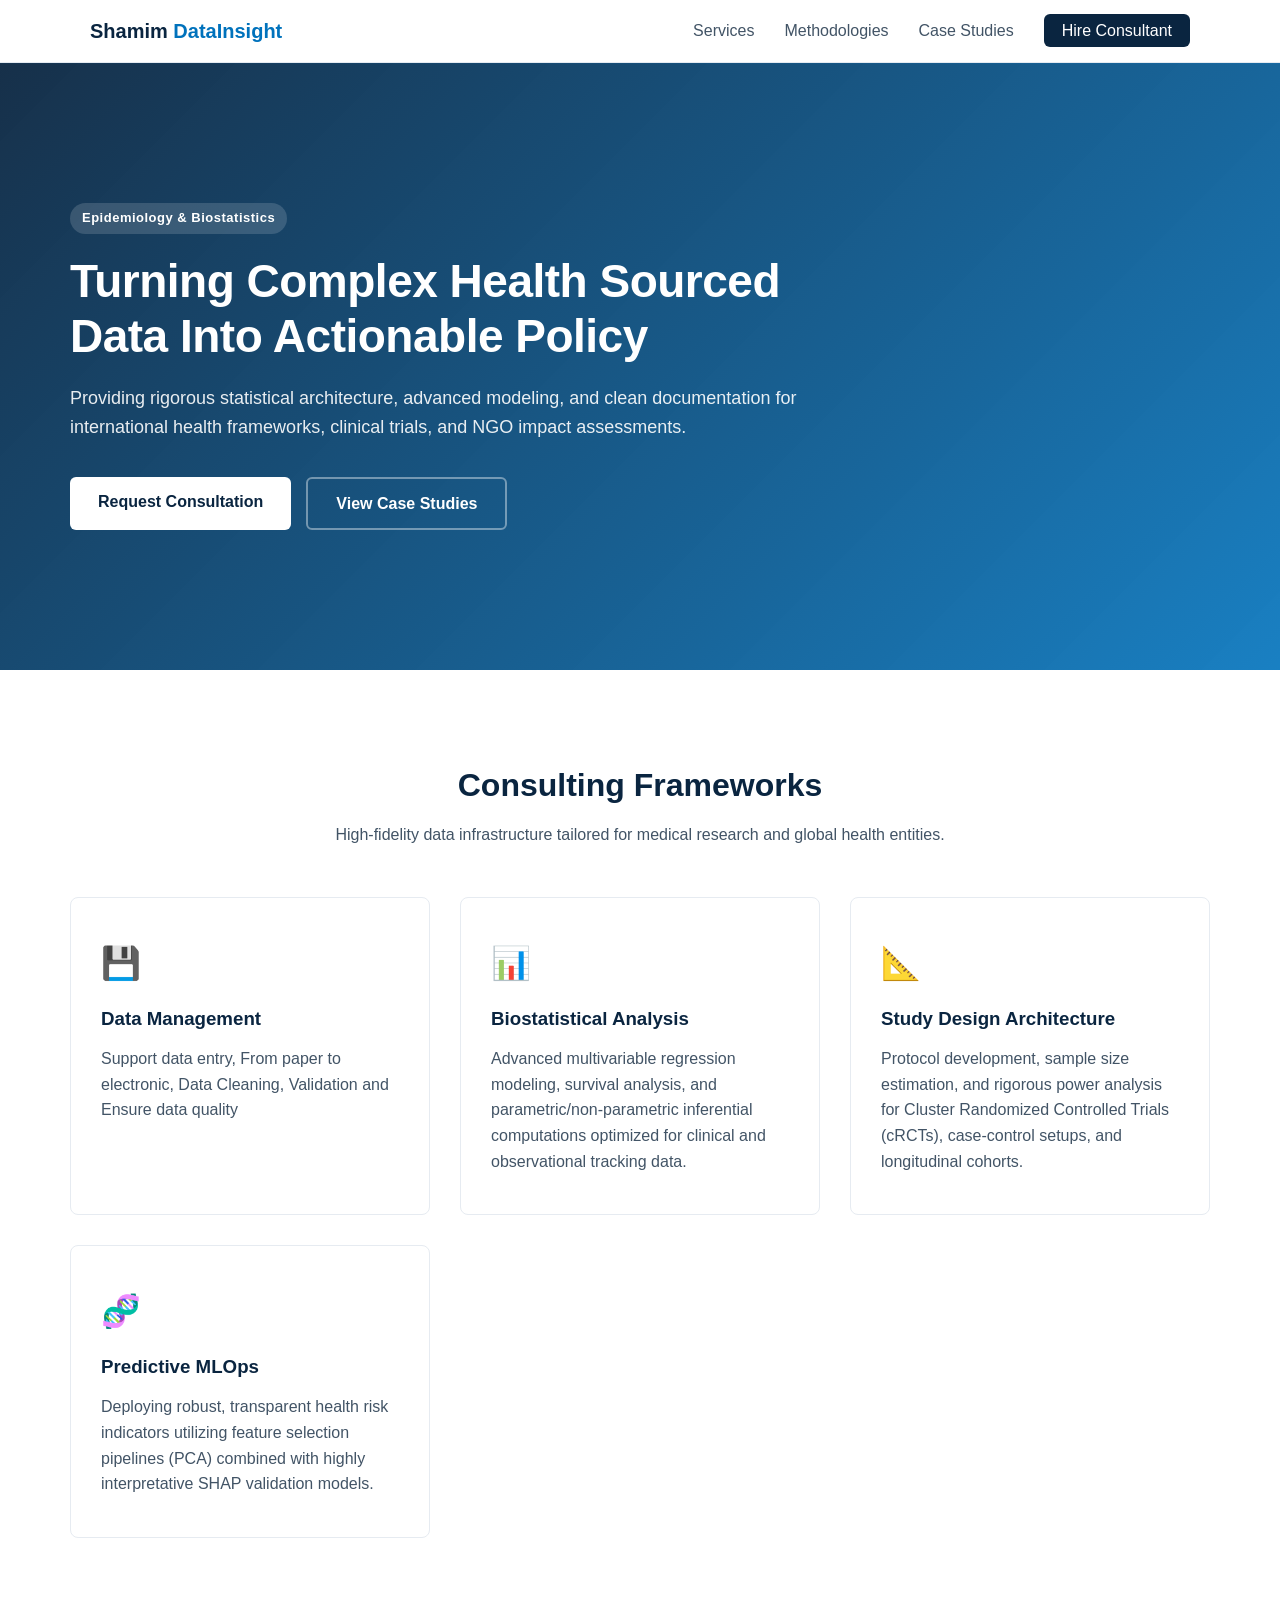
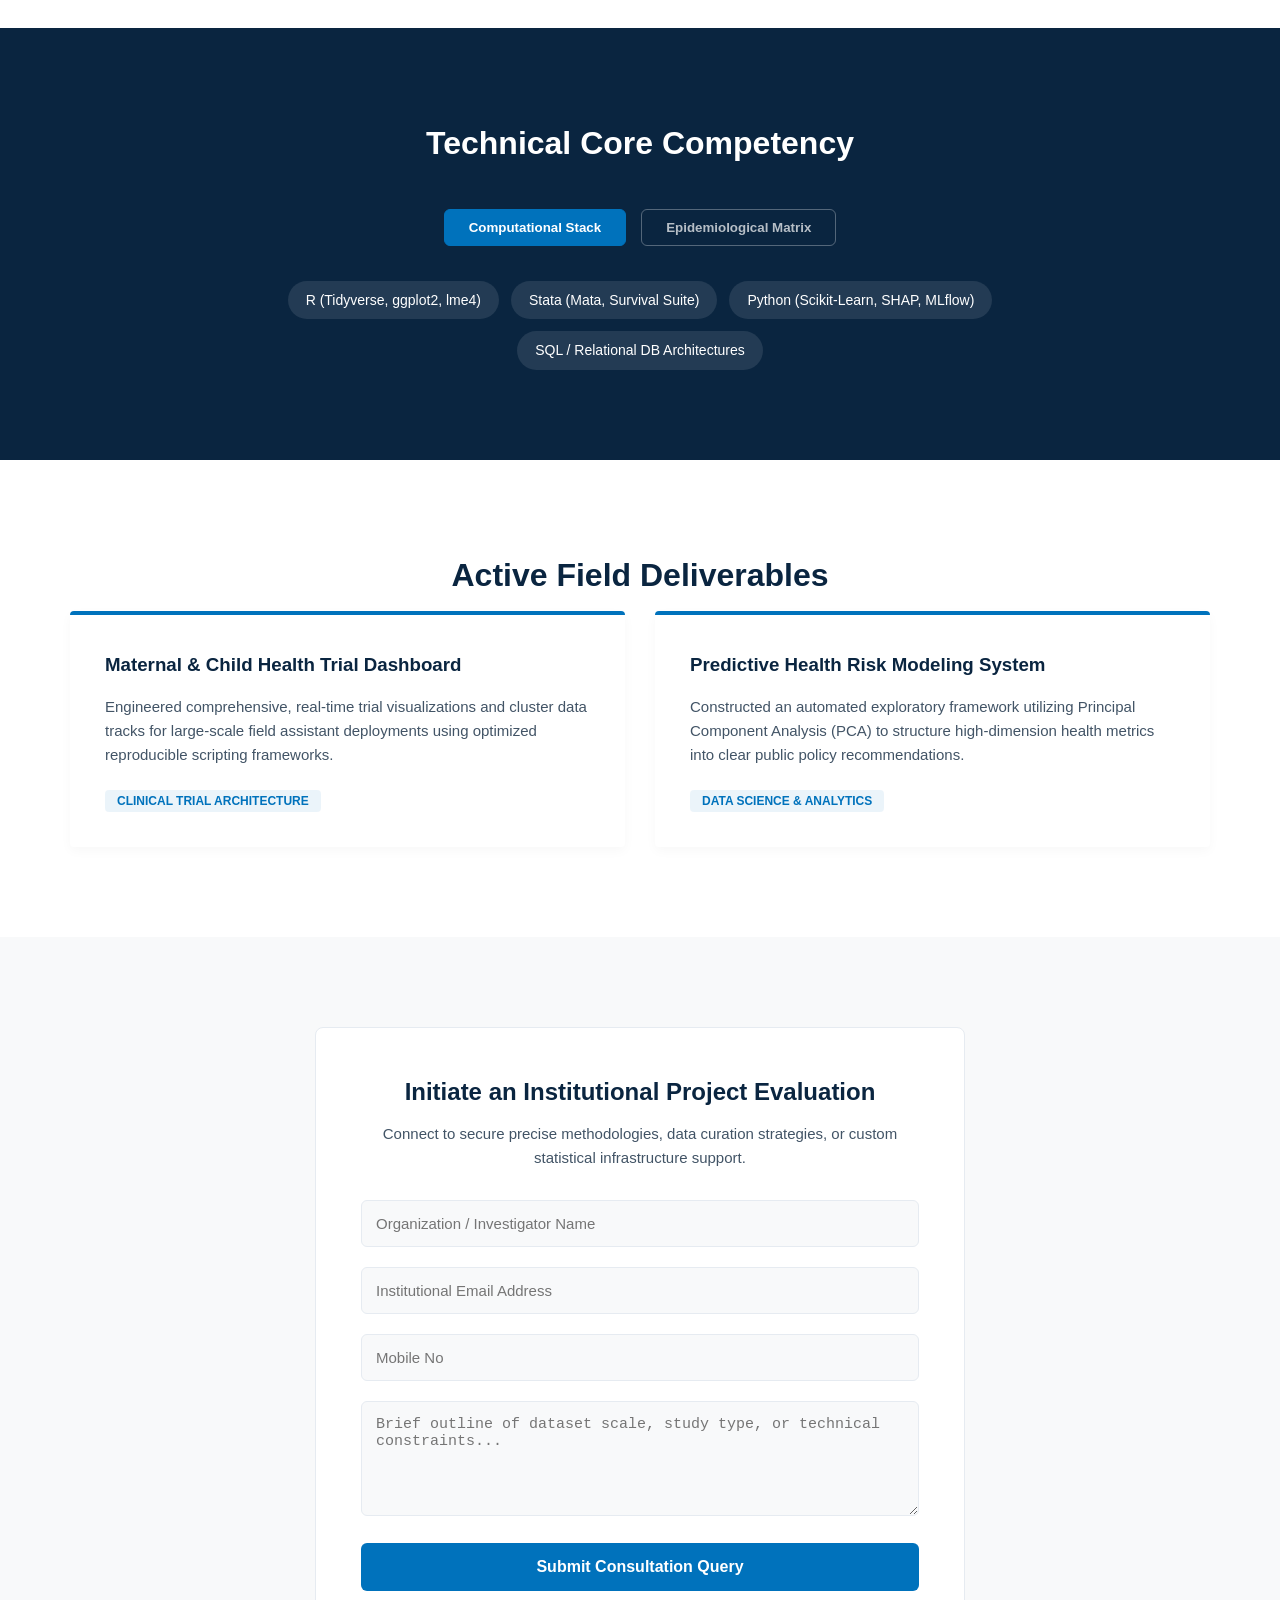
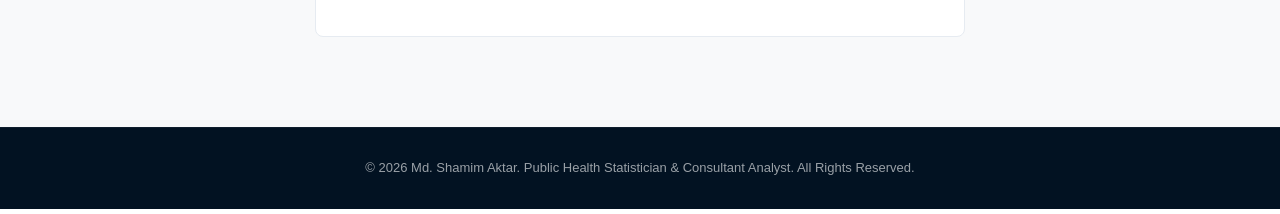
==== index.html @ a82a84ad "Update index.html" ====
<!DOCTYPE html>
<html lang="en">
<head>
    <meta charset="UTF-8">
    <meta name="viewport" content="width=device-width, initial-scale=1.0">
    <title>Public Health Data Consultant & Analyst</title>
    <link rel="stylesheet" href="style.css">
    <meta name="description" content="Professional Public Health Statistician & Data Consultant specializing in epidemiological study designs, advanced biostatistics, and predictive modeling.">
    <meta name="keywords" content="Public Health Consultant, Biostatistician, Python & R programming in health data, Epidemiological analysis, SPSS & Stata expert Bangladesh">
    <meta name="author" content="Md. Shamim Aktar">
</head>
<body>

    <!-- Header Navigation -->
    <nav class="navbar">
        <div class="nav-container">
            <a href="#" class="nav-brand">Shamim <span>DataInsight</span></a>
            <ul class="nav-menu">
                <li><a href="#services">Services</a></li>
                <li><a href="#expertise">Methodologies</a></li>
                <li><a href="#projects">Case Studies</a></li>
                <li><a href="#contact" class="nav-cta">Hire Consultant</a></li>
            </ul>
        </div>
    </nav>

    <!-- Hero Section -->
    <header class="consultant-hero">
        <div class="hero-overlay">
            <div class="hero-core">
                <span class="badge">Epidemiology & Biostatistics</span>
                <h1>Turning Complex Health Sourced Data Into Actionable Policy</h1>
                <p>Providing rigorous statistical architecture, advanced modeling, and clean documentation for international health frameworks, clinical trials, and NGO impact assessments.</p>
                <div class="hero-actions">
                    <a href="#contact" class="btn-primary">Request Consultation</a>
                    <a href="#projects" class="btn-secondary">View Case Studies</a>
                </div>
            </div>
        </div>
    </header>

    <!-- Services Section -->
    <section id="services" class="section">
        <h2 class="section-title">Consulting Frameworks</h2>
        <p class="section-subtitle">High-fidelity data infrastructure tailored for medical research and global health entities.</p>
        
        <div class="grid-3">
            <div class="service-box">
                <div class="icon">💾</div>
                <h3>Data Management</h3>
                <p>Support data entry, From paper to electronic, Data Cleaning, Validation and Ensure data quality</p>
            </div>
            <div class="service-box">
                <div class="icon">📊</div>
                <h3>Biostatistical Analysis</h3>
                <p>Advanced multivariable regression modeling, survival analysis, and parametric/non-parametric inferential computations optimized for clinical and observational tracking data.</p>
            </div>
            <div class="service-box">
                <div class="icon">📐</div>
                <h3>Study Design Architecture</h3>
                <p>Protocol development, sample size estimation, and rigorous power analysis for Cluster Randomized Controlled Trials (cRCTs), case-control setups, and longitudinal cohorts.</p>
            </div>
            <div class="service-box">
                <div class="icon">🧬</div>
                <h3>Predictive MLOps</h3>
                <p>Deploying robust, transparent health risk indicators utilizing feature selection pipelines (PCA) combined with highly interpretative SHAP validation models.</p>
            </div>
        </div>
    </section>

    <!-- Core Methodologies & Stack -->
    <section id="expertise" class="section dark-bg">
        <h2 class="section-title text-white">Technical Core Competency</h2>
        <div class="tabs-container">
            <div class="tab-buttons">
                <button class="tab-btn active" onclick="switchTab(event, 'stack')">Computational Stack</button>
                <button class="tab-btn" onclick="switchTab(event, 'methods')">Epidemiological Matrix</button>
            </div>
            
            <div id="stack" class="tab-content active">
                <div class="skills-flex">
                    <span class="pill">R (Tidyverse, ggplot2, lme4)</span>
                    <span class="pill">Stata (Mata, Survival Suite)</span>
                    <span class="pill">Python (Scikit-Learn, SHAP, MLflow)</span>
                    <span class="pill">SQL / Relational DB Architectures</span>
                </div>
            </div>
            
            <div id="methods" class="tab-content">
                <div class="skills-flex">
                    <span class="pill">Multivariable Logistic Regression</span>
                    <span class="pill">Cluster Effect Corrections</span>
                    <span class="pill">Confounder Stratification</span>
                    <span class="pill">Anthropometric Data Pipelines</span>
                </div>
            </div>
        </div>
    </section>

    <!-- Interactive Case Studies Section -->
    <section id="projects" class="section">
        <h2 class="section-title">Active Field Deliverables</h2>
        <div class="grid-2">
            <div class="project-card">
                <h3>Maternal & Child Health Trial Dashboard</h3>
                <p>Engineered comprehensive, real-time trial visualizations and cluster data tracks for large-scale field assistant deployments using optimized reproducible scripting frameworks.</p>
                <span class="tag">Clinical Trial Architecture</span>
            </div>
            <div class="project-card">
                <h3>Predictive Health Risk Modeling System</h3>
                <p>Constructed an automated exploratory framework utilizing Principal Component Analysis (PCA) to structure high-dimension health metrics into clear public policy recommendations.</p>
                <span class="tag">Data Science & Analytics</span>
            </div>
        </div>
    </section>

    <!-- Enterprise Contact Form -->
    <section id="contact" class="section light-bg">
        <div class="contact-card">
            <h2>Initiate an Institutional Project Evaluation</h2>
            <p>Connect to secure precise methodologies, data curation strategies, or custom statistical infrastructure support.</p>
            
            <!-- Modified Form Section to utilize Web3Forms securely -->
            <form action="https://api.web3forms.com/submit" method="POST">
                
                <!-- REQUIRED: Replace value text below with the Access Key generated from your dashboard screen -->
                <input type="hidden" name="access_key" value="47a38597-a29b-4939-b96a-5bef953d064d">
                
                <!-- OPTIONAL: Forces page to redirect cleanly back to your site after success window -->
                <input type="hidden" name="redirect" value="https://shamim4785.github.io/phdca/">

                <div class="form-group">
                    <input type="text" name="Organization_or_Investigator" placeholder="Organization / Investigator Name" required>
                </div>
                <div class="form-group">
                    <input type="email" name="Email_Address" placeholder="Institutional Email Address" required>
                </div>
                <div class="form-group">
                    <input type="mobile" name="Mobile_No" placeholder="Mobile No" required>
                </div>
                <div class="form-group">
                    <textarea name="Project_Scope" rows="5" placeholder="Brief outline of dataset scale, study type, or technical constraints..." required></textarea>
                </div>
                
                <button type="submit" class="btn-submit">Submit Consultation Query</button>
            </form>
            
        </div>
    </section>

    <footer class="corporate-footer">
        <p>&copy; 2026 Md. Shamim Aktar. Public Health Statistician & Consultant Analyst. All Rights Reserved.</p>
    </footer>

    <script src="script.js"></script>
</body>
</html>
---- style.css ----
/* Core Palette Definitions */
:root {
    --brand-dark: #0a2540;
    --brand-blue: #0072bc;
    --brand-accent: #635bff;
    --text-main: #425466;
    --bg-light: #f8f9fa;
    --transition-smooth: all 0.3s cubic-bezier(0.16, 1, 0.3, 1);
}

* {
    box-sizing: border-box;
    margin: 0;
    padding: 0;
}

body {
    font-family: -apple-system, BlinkMacSystemFont, "Segoe UI", Roboto, Helvetica, Arial, sans-serif;
    color: var(--text-main);
    line-height: 1.6;
    background-color: #ffffff;
    overflow-x: hidden;
}

/* Nav Menu Styles */
.navbar {
    background: rgba(255, 255, 255, 0.95);
    backdrop-filter: blur(8px);
    border-bottom: 1px solid #e6ebf1;
    position: sticky;
    top: 0;
    z-index: 2000;
}

.nav-container {
    max-width: 1140px;
    margin: 0 auto;
    display: flex;
    justify-content: space-between;
    align-items: center;
    padding: 15px 20px;
}

.nav-brand {
    font-size: 20px;
    font-weight: 700;
    color: var(--brand-dark);
    text-decoration: none;
}

.nav-brand span { color: var(--brand-blue); }

.nav-menu {
    display: flex;
    align-items: center;
    gap: 30px;
    list-style: none;
}

.nav-menu a {
    text-decoration: none;
    color: var(--text-main);
    font-weight: 500;
    transition: var(--transition-smooth);
}

.nav-menu a:hover { color: var(--brand-blue); }

.nav-cta {
    background: var(--brand-dark);
    color: #fff !important;
    padding: 8px 18px;
    border-radius: 6px;
}

/* Premium Corporate Hero */
.consultant-hero {
    background: linear-gradient(135deg, rgba(10,37,64,0.95) 0%, rgba(0,114,188,0.9) 100%),
                url('https://images.unsplash.com/photo-1454165804606-c3d57bc86b40?auto=format&fit=crop&q=80&w=1200');
    background-size: cover;
    background-position: center;
    color: white;
    padding: 140px 20px;
}

.hero-overlay {
    max-width: 1140px;
    margin: 0 auto;
}

.hero-core {
    max-width: 750px;
    text-align: left;
}

.badge {
    background: rgba(255, 255, 255, 0.15);
    padding: 5px 12px;
    border-radius: 20px;
    font-size: 13px;
    font-weight: 600;
    letter-spacing: 0.5px;
    display: inline-block;
    margin-bottom: 20px;
}

.hero-core h1 {
    font-size: 46px;
    line-height: 1.2;
    font-weight: 800;
    margin-bottom: 20px;
    letter-spacing: -0.5px;
}

.hero-core p {
    font-size: 18px;
    opacity: 0.9;
    margin-bottom: 35px;
}

.hero-actions { display: flex; gap: 15px; }

.btn-primary, .btn-secondary {
    padding: 12px 28px;
    border-radius: 6px;
    font-weight: 600;
    text-decoration: none;
    transition: var(--transition-smooth);
}

.btn-primary { background: #fff; color: var(--brand-dark); }
.btn-primary:hover { background: var(--bg-light); transform: translateY(-2px); }
.btn-secondary { border: 2px solid rgba(255,255,255,0.4); color: #fff; }
.btn-secondary:hover { border-color: #fff; background: rgba(255,255,255,0.05); }

/* Layout Structure Control */
.section {
    padding: 90px 20px;
    max-width: 100%;
}

.section-title {
    font-size: 32px;
    color: var(--brand-dark);
    text-align: center;
    font-weight: 700;
    margin-bottom: 10px;
}

.section-subtitle {
    text-align: center;
    margin-bottom: 50px;
    font-size: 16px;
}

.grid-3 {
    max-width: 1140px;
    margin: 0 auto;
    display: grid;
    grid-template-columns: repeat(auto-fit, minmax(300px, 1fr));
    gap: 30px;
}

.grid-2 {
    max-width: 1140px;
    margin: 0 auto;
    display: grid;
    grid-template-columns: repeat(auto-fit, minmax(450px, 1fr));
    gap: 30px;
}

/* Service Presentation Blocks */
.service-box {
    background: #fff;
    border: 1px solid #e6ebf1;
    padding: 40px 30px;
    border-radius: 8px;
    transition: var(--transition-smooth);
}

.service-box:hover {
    transform: translateY(-5px);
    box-shadow: 0 15px 35px rgba(0,0,0,0.05);
    border-color: rgba(0,114,188,0.3);
}

.service-box .icon { font-size: 32px; margin-bottom: 15px; }
.service-box h3 { color: var(--brand-dark); margin-bottom: 12px; }

/* Competency Tab Displays */
.dark-bg { background-color: var(--brand-dark); }
.text-white { color: #ffffff !important; }

.tabs-container {
    max-width: 800px;
    margin: 40px auto 0 auto;
}

.tab-buttons {
    display: flex;
    justify-content: center;
    gap: 15px;
    margin-bottom: 35px;
}

.tab-btn {
    background: transparent;
    border: 1px solid rgba(255,255,255,0.3);
    color: rgba(255,255,255,0.7);
    padding: 10px 24px;
    font-weight: 600;
    border-radius: 6px;
    cursor: pointer;
    transition: var(--transition-smooth);
}

.tab-btn.active, .tab-btn:hover {
    background: var(--brand-blue);
    color: white;
    border-color: var(--brand-blue);
}

.tab-content { display: none; text-align: center; }
.tab-content.active { display: block; }

.skills-flex {
    display: flex;
    flex-wrap: wrap;
    justify-content: center;
    gap: 12px;
}

.pill {
    background: rgba(255,255,255,0.1);
    color: #fff;
    padding: 8px 18px;
    border-radius: 20px;
    font-size: 14px;
    font-weight: 500;
}

/* Projects Grid */
.project-card {
    background: #ffffff;
    border-top: 4px solid var(--brand-blue);
    border-radius: 4px;
    padding: 35px;
    box-shadow: 0 4px 12px rgba(0,0,0,0.03);
}

.project-card h3 { color: var(--brand-dark); margin-bottom: 15px; }
.project-card p { margin-bottom: 20px; font-size: 15px; }

.tag {
    font-size: 12px;
    font-weight: 700;
    color: var(--brand-blue);
    background: rgba(0,114,188,0.08);
    padding: 4px 12px;
    border-radius: 4px;
    text-transform: uppercase;
}

/* Elegant Intake System */
.light-bg { background-color: var(--bg-light); }

.contact-card {
    max-width: 650px;
    margin: 0 auto;
    background: #fff;
    padding: 45px;
    border-radius: 8px;
    border: 1px solid #e6ebf1;
}

.contact-card h2 { text-align: center; color: var(--brand-dark); margin-bottom: 10px; }
.contact-card p { text-align: center; margin-bottom: 30px; font-size: 15px; }

.form-group { margin-bottom: 20px; }

.form-group input, .form-group textarea {
    width: 100%;
    padding: 14px;
    border: 1px solid #e6ebf1;
    background: var(--bg-light);
    border-radius: 6px;
    outline: none;
    font-size: 15px;
    transition: var(--transition-smooth);
}

.form-group input:focus, .form-group textarea:focus {
    border-color: var(--brand-blue);
    background: #fff;
    box-shadow: 0 0 0 3px rgba(0,114,188,0.1);
}

.btn-submit {
    width: 100%;
    background: var(--brand-blue);
    color: white;
    border: none;
    padding: 15px;
    font-size: 16px;
    font-weight: 600;
    border-radius: 6px;
    cursor: pointer;
    transition: var(--transition-smooth);
}

.btn-submit:hover { background: #005a96; }

.success-msg {
    display: none;
    margin-top: 25px;
    background: #2ea44f;
    color: white;
    padding: 12px;
    border-radius: 6px;
    text-align: center;
    font-weight: 600;
}

.corporate-footer {
    background: #021222;
    color: rgba(255,255,255,0.6);
    padding: 30px 20px;
    text-align: center;
    font-size: 13px;
    border-top: 1px solid rgba(255,255,255,0.05);
}

/* Mobile Tuning */
@media(max-width: 768px) {
    .nav-menu { display: none; }
    .hero-core h1 { font-size: 32px; }
    .grid-2 { grid-template-columns: 1fr; }
    .contact-card { padding: 25px; }
}
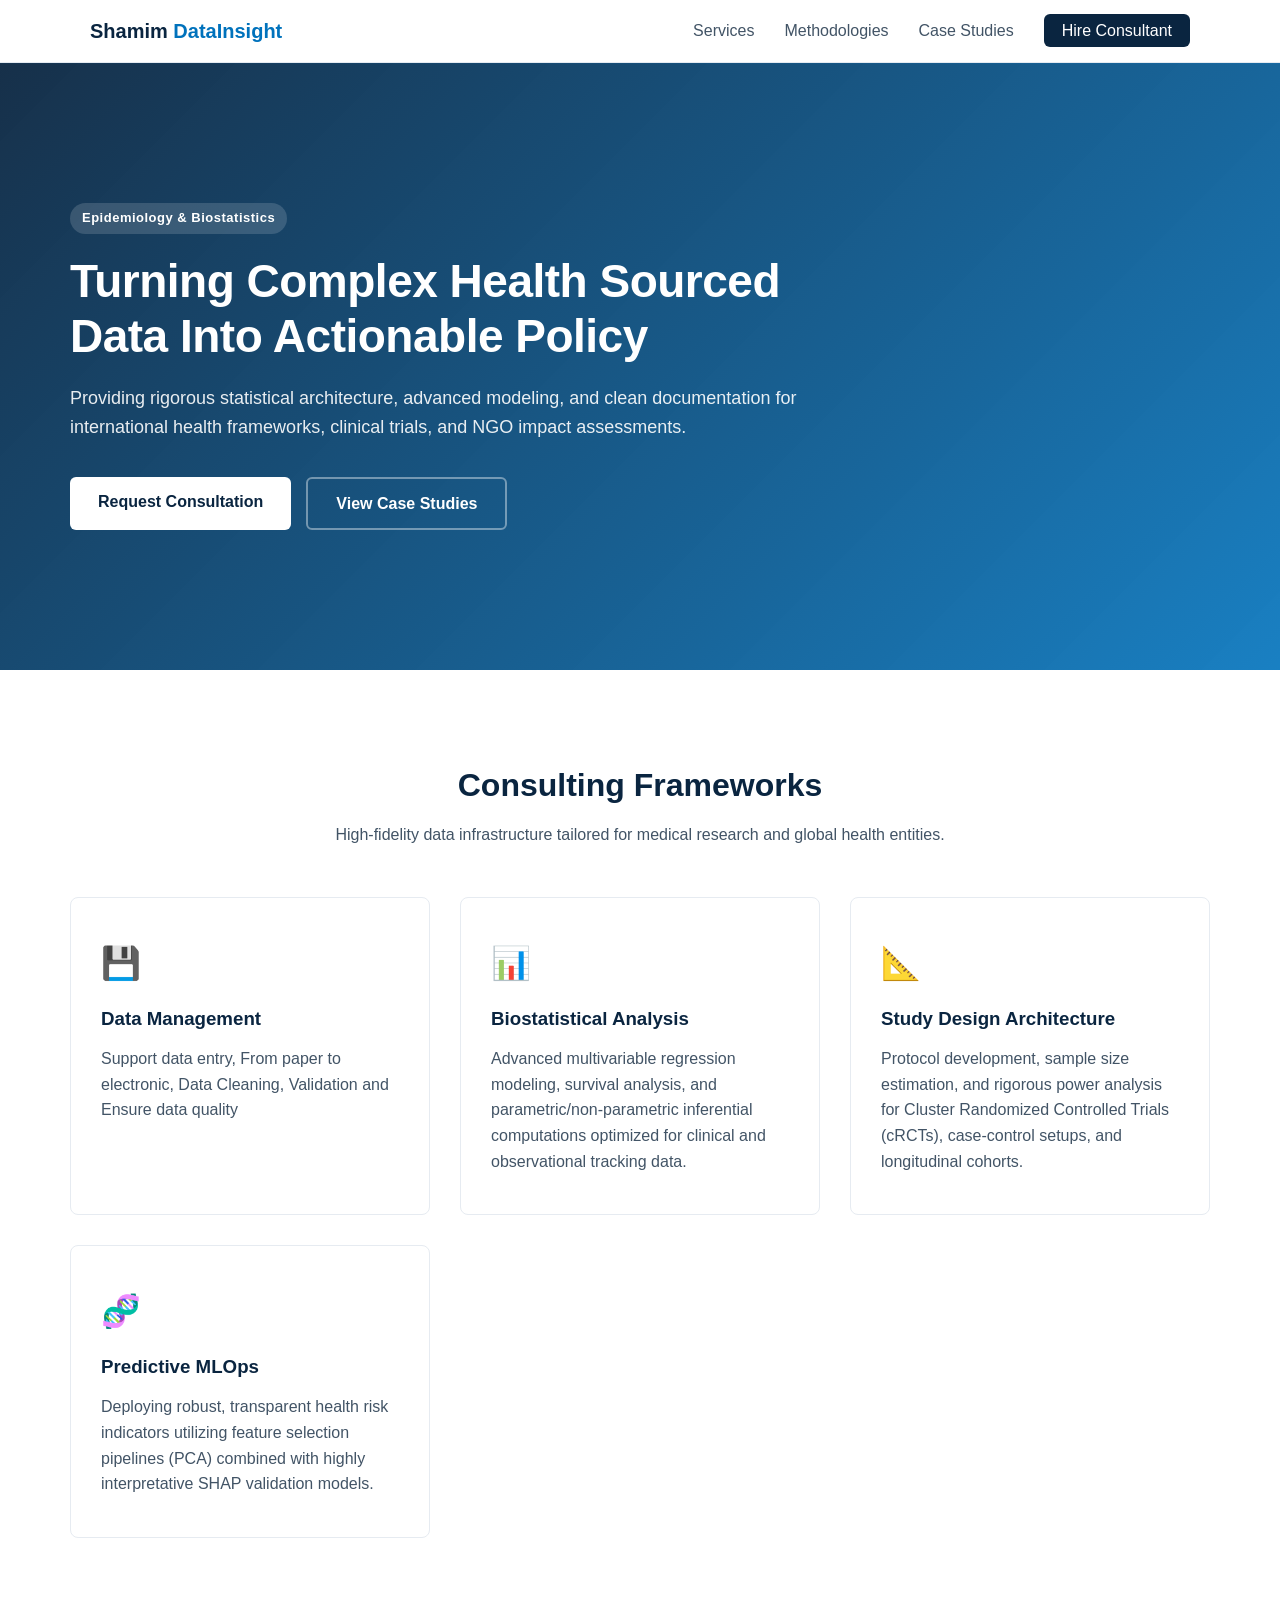
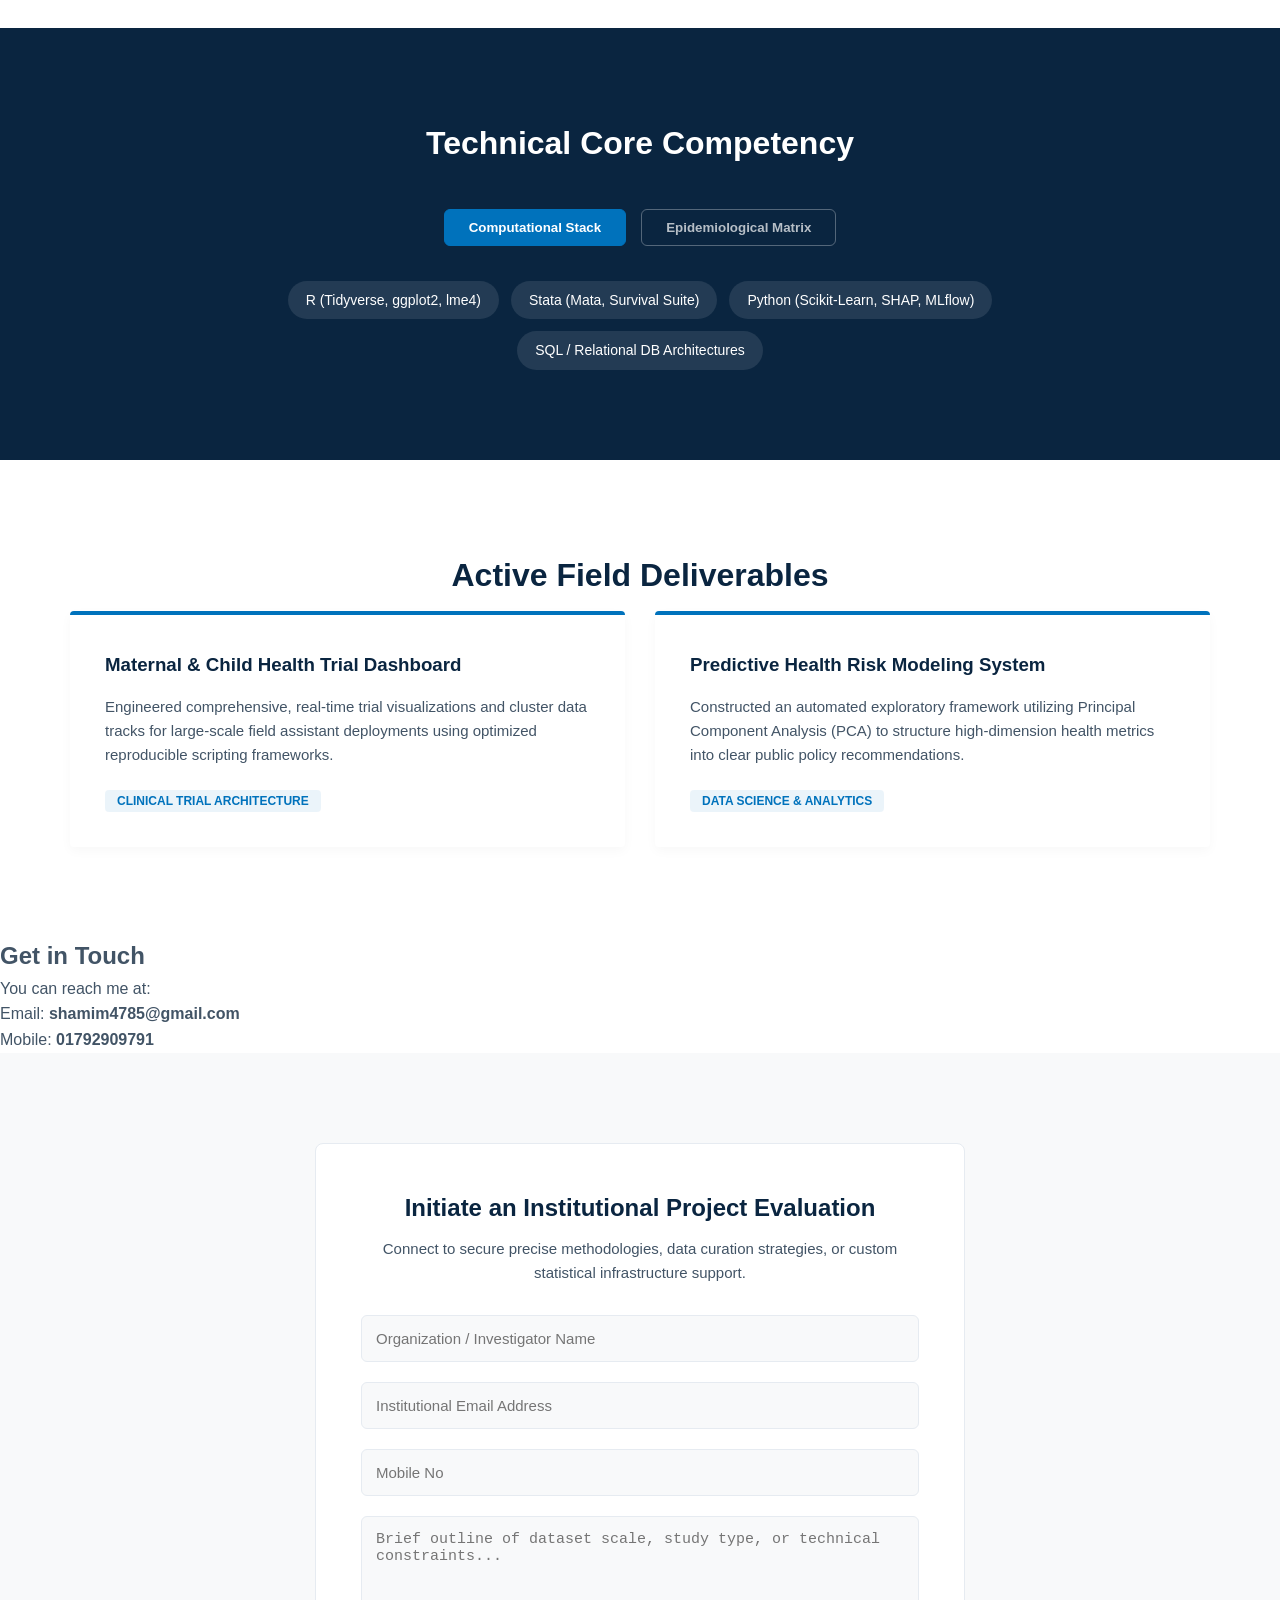
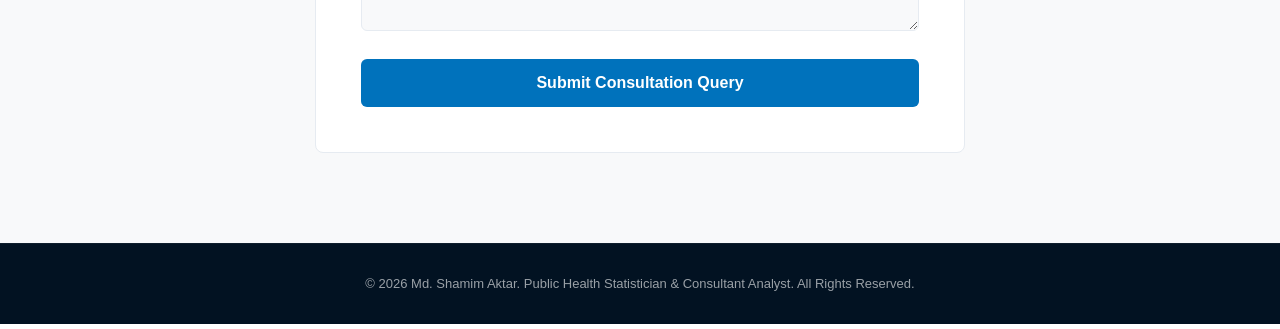
==== commit c8d361b6: "Update index.html" ====
--- a/index.html
+++ b/index.html
@@ -3,7 +3,7 @@
 <head>
     <meta charset="UTF-8">
     <meta name="viewport" content="width=device-width, initial-scale=1.0">
-    <title>Public Health Data Consultant & Analyst</title>
+    <title>Shamim | Public Health Data Consultant & Analyst</title>
     <link rel="stylesheet" href="style.css">
     <meta name="description" content="Professional Public Health Statistician & Data Consultant specializing in epidemiological study designs, advanced biostatistics, and predictive modeling.">
     <meta name="keywords" content="Public Health Consultant, Biostatistician, Python & R programming in health data, Epidemiological analysis, SPSS & Stata expert Bangladesh">
@@ -114,6 +114,13 @@
         </div>
     </section>
 
+    <section id="contact1">
+        <h2>Get in Touch</h2>
+        <p>You can reach me at:</p>
+        <p>Email: <strong>shamim4785@gmail.com</strong></p>
+        <p>Mobile: <strong>01792909791</strong></p>
+    </section>
+
     <!-- Enterprise Contact Form -->
     <section id="contact" class="section light-bg">
         <div class="contact-card">
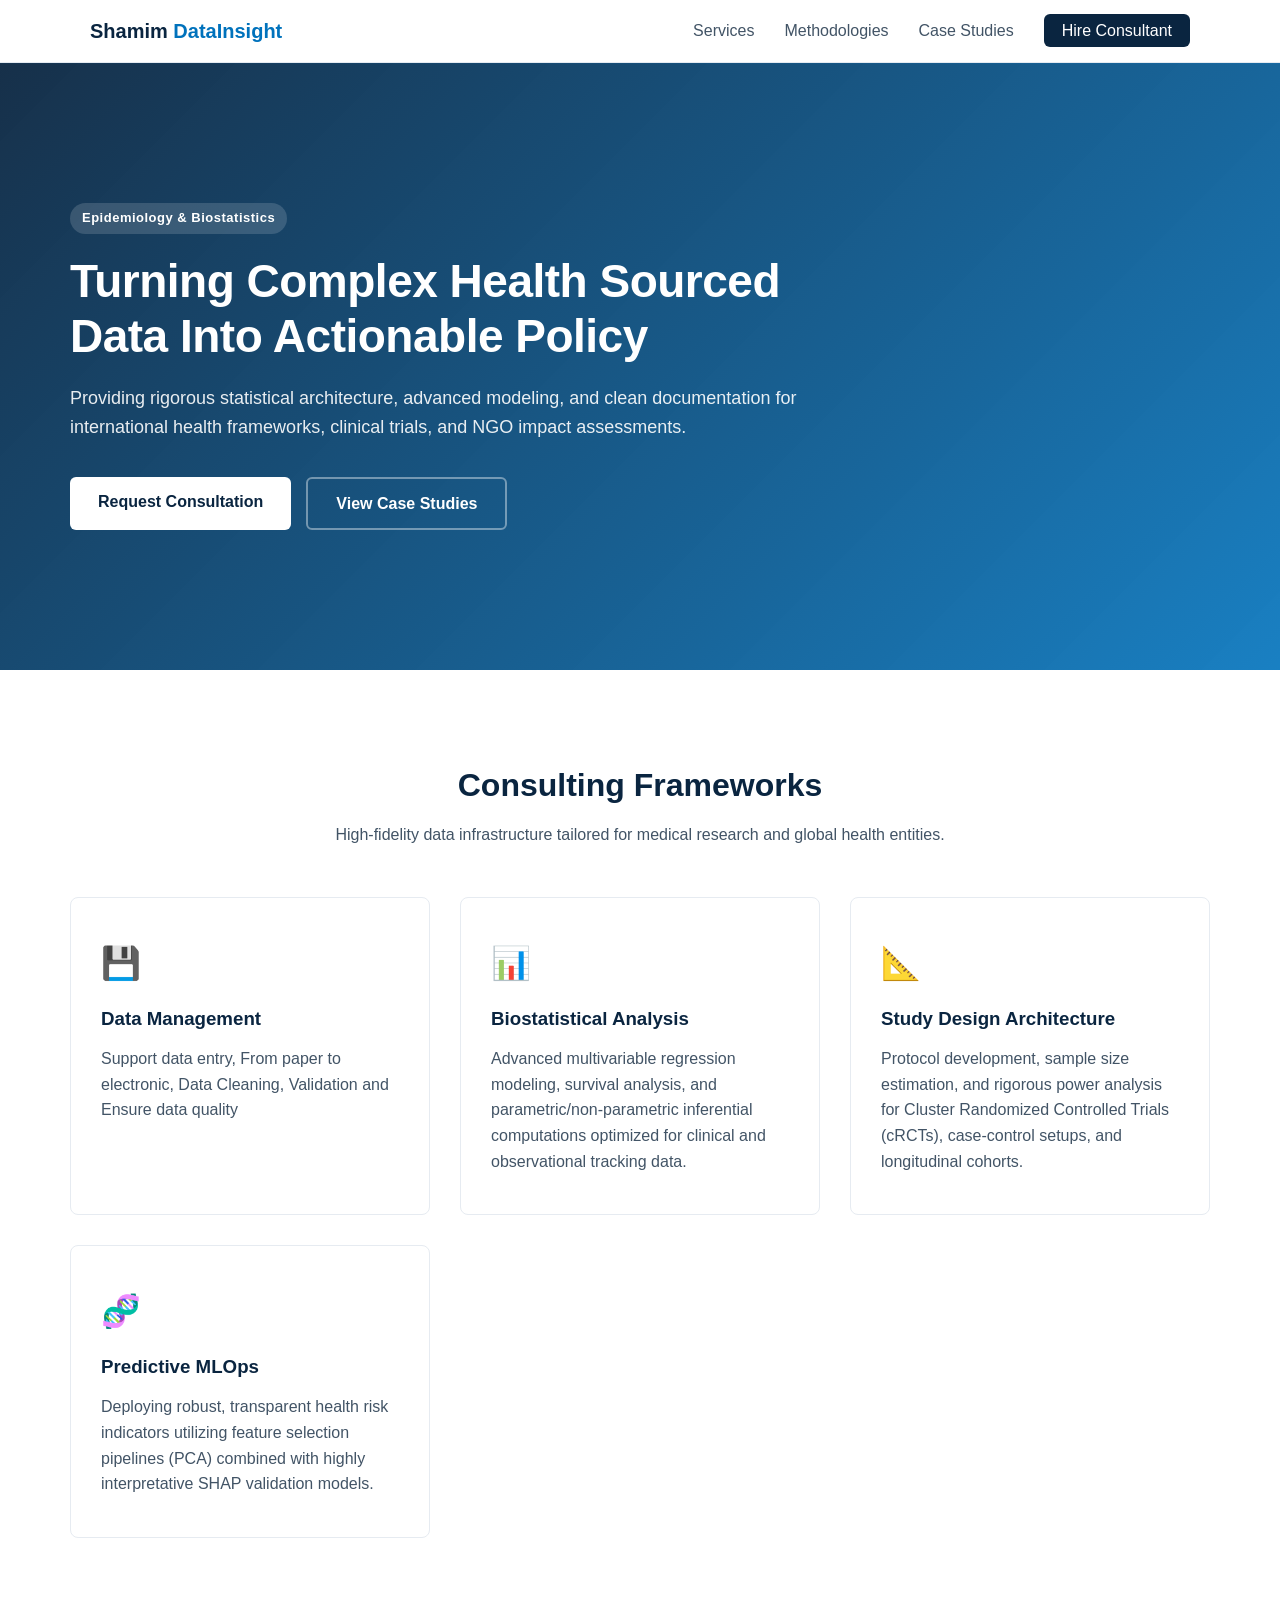
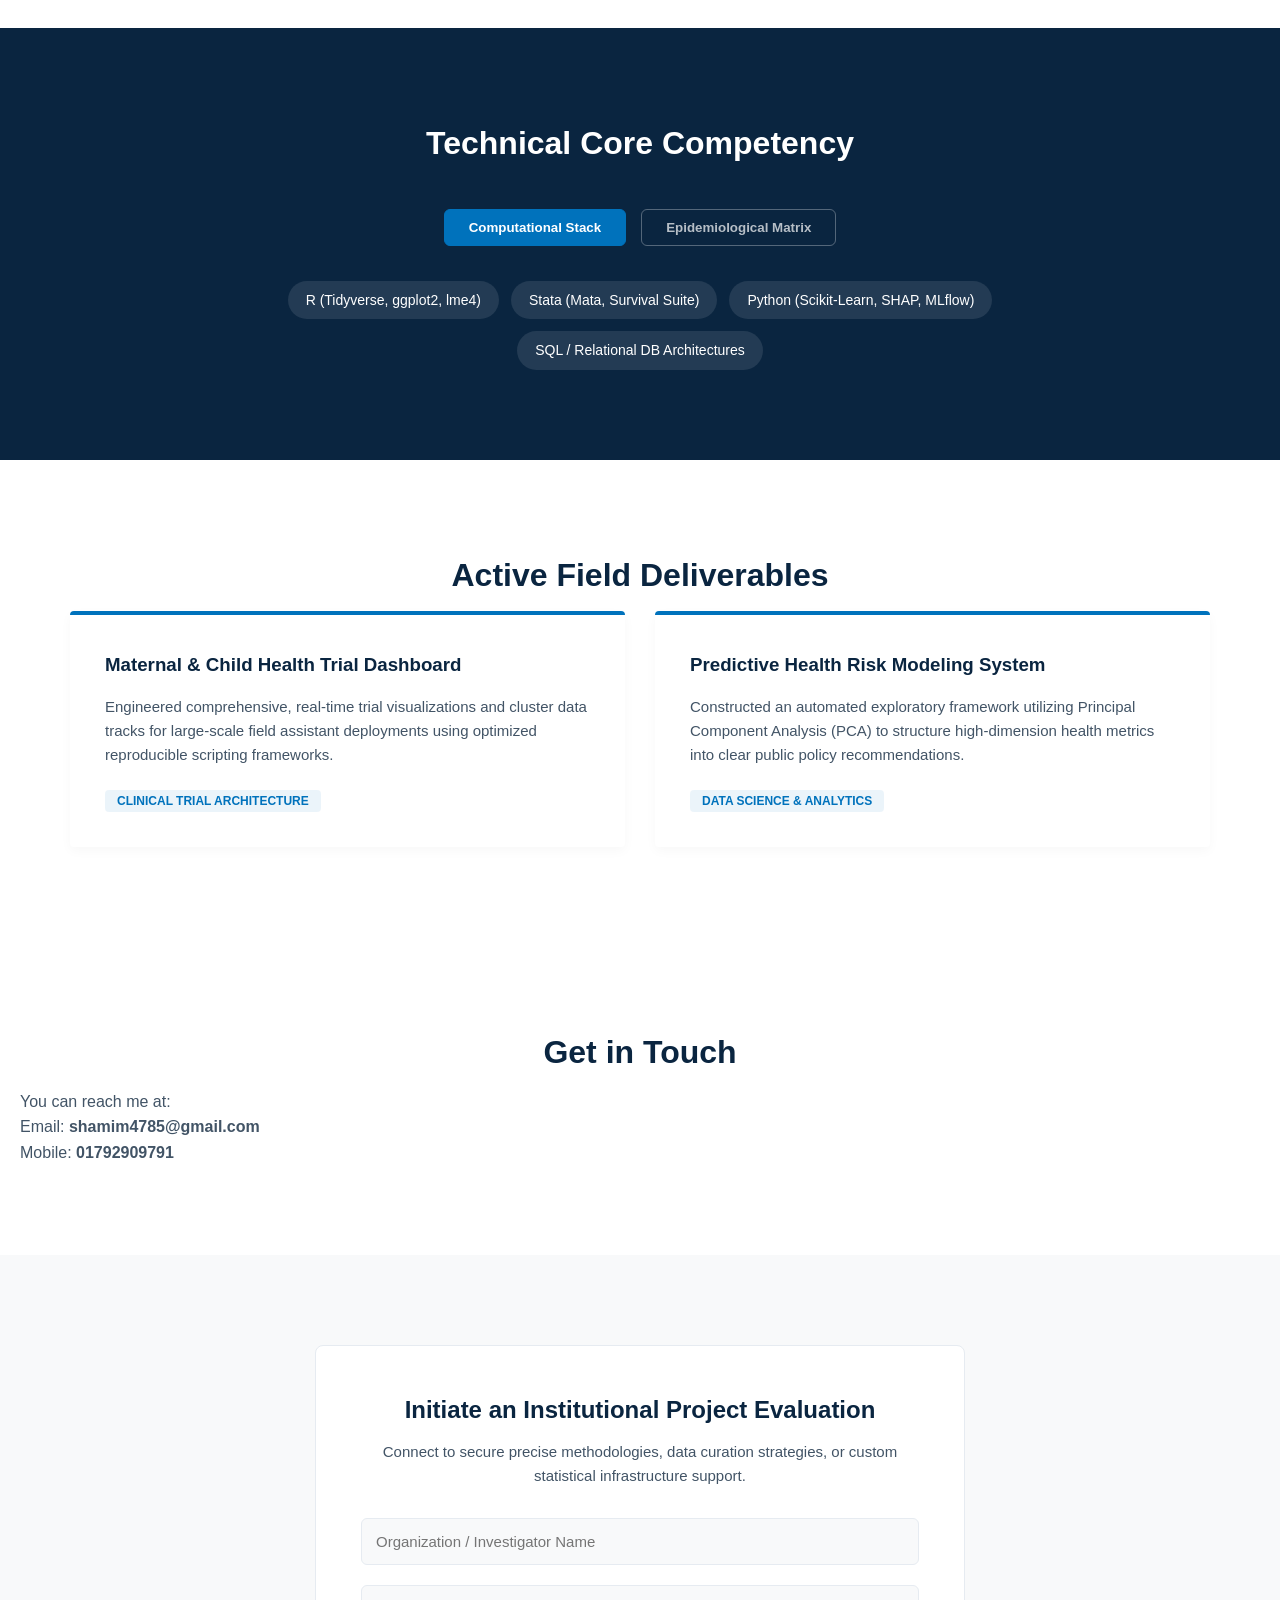
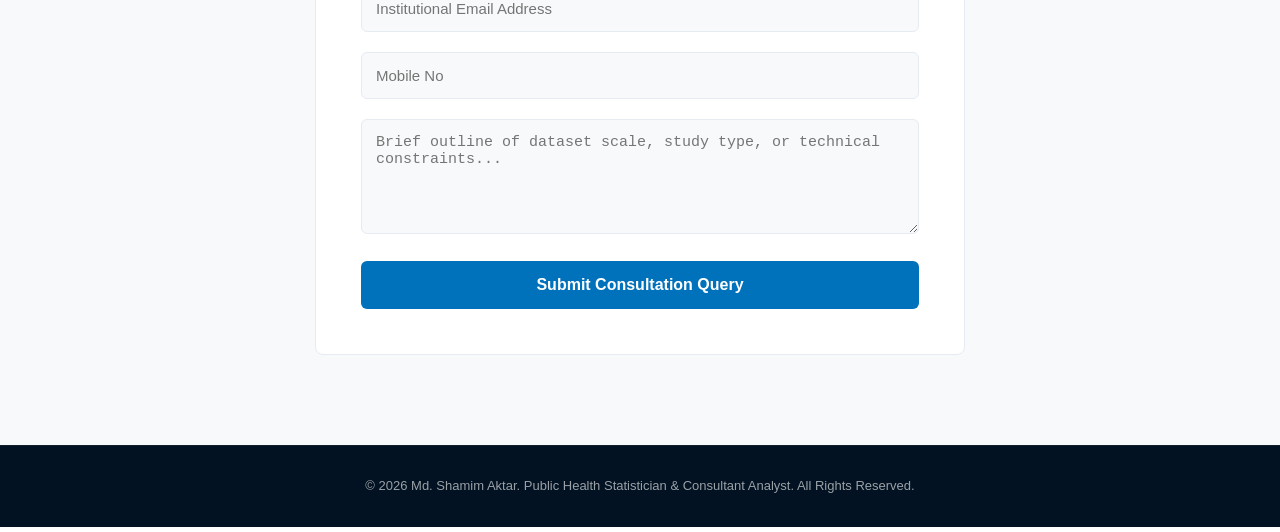
==== commit 6a023306: "Update index.html" ====
--- a/index.html
+++ b/index.html
@@ -114,8 +114,8 @@
         </div>
     </section>
 
-    <section id="contact1">
-        <h2>Get in Touch</h2>
+    <section id="contact1" class="section">
+        <h2 class="section-title"> Get in Touch</h2>
         <p>You can reach me at:</p>
         <p>Email: <strong>shamim4785@gmail.com</strong></p>
         <p>Mobile: <strong>01792909791</strong></p>
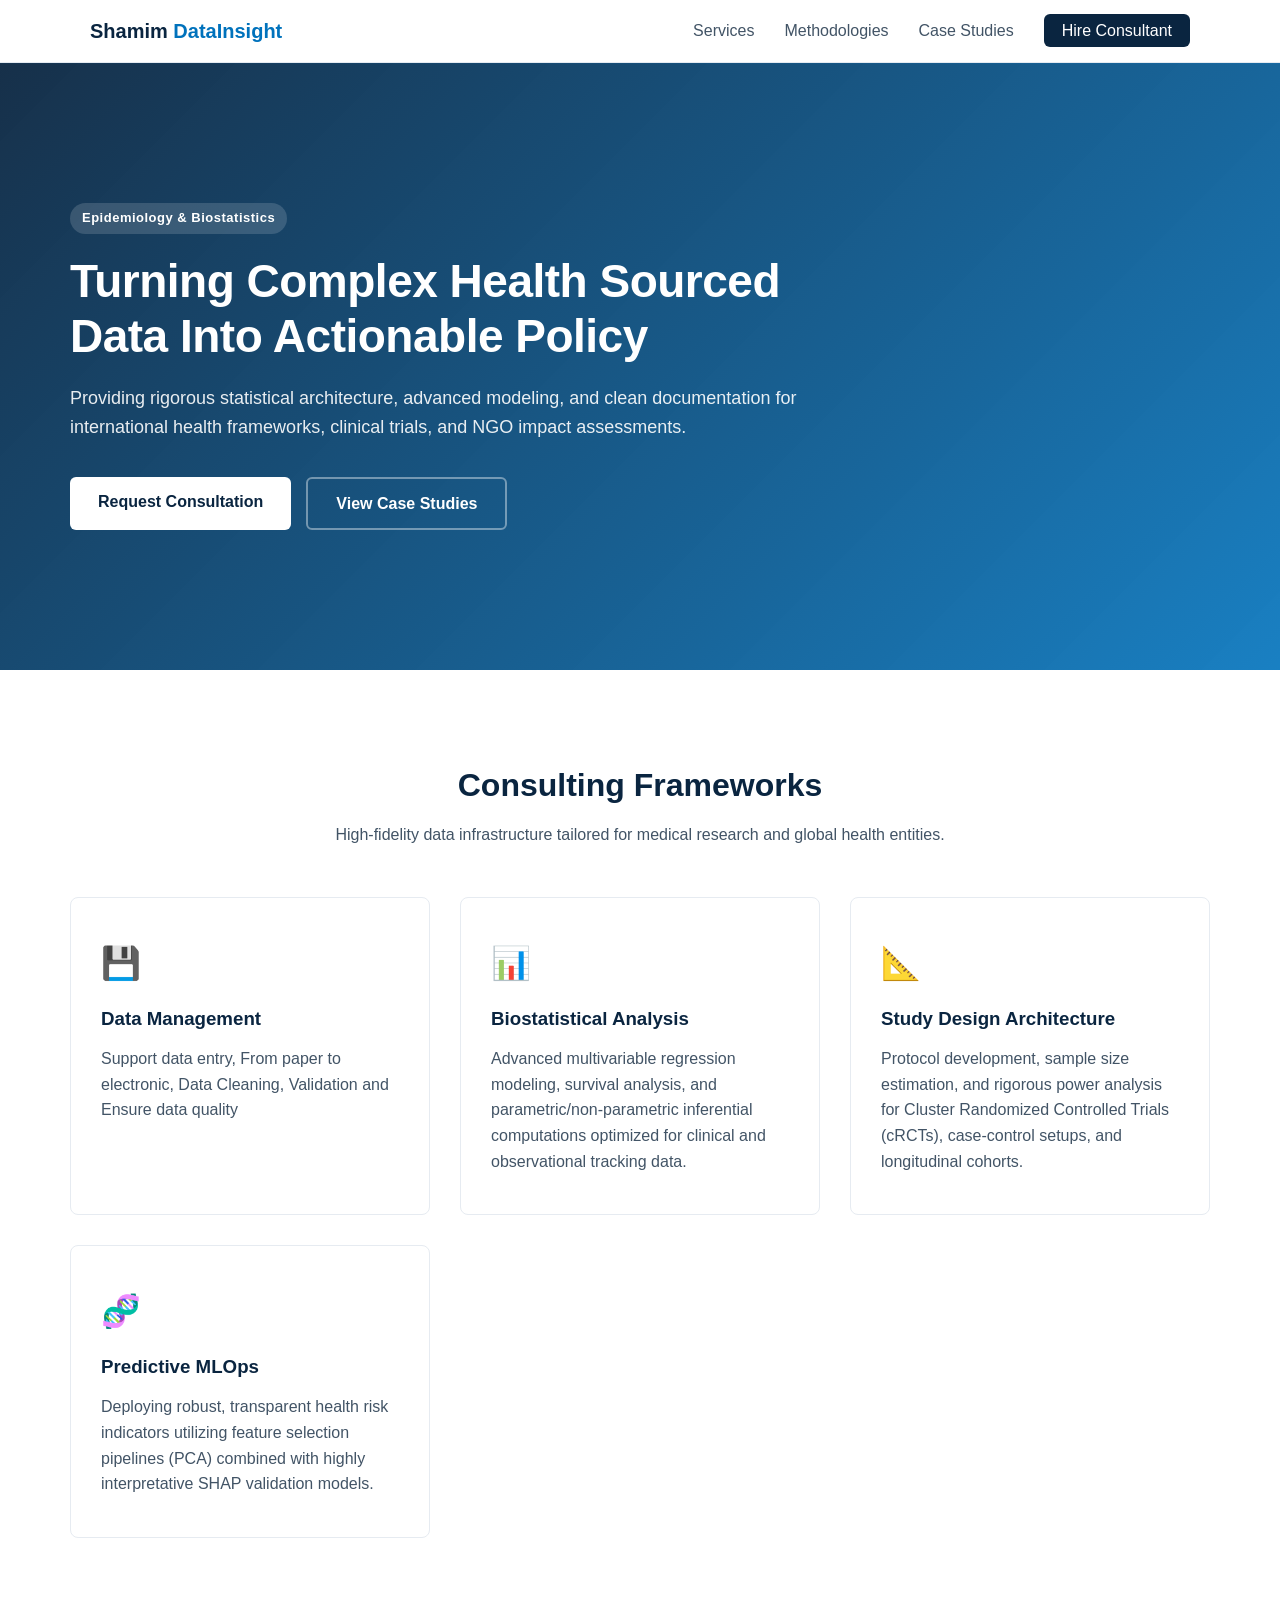
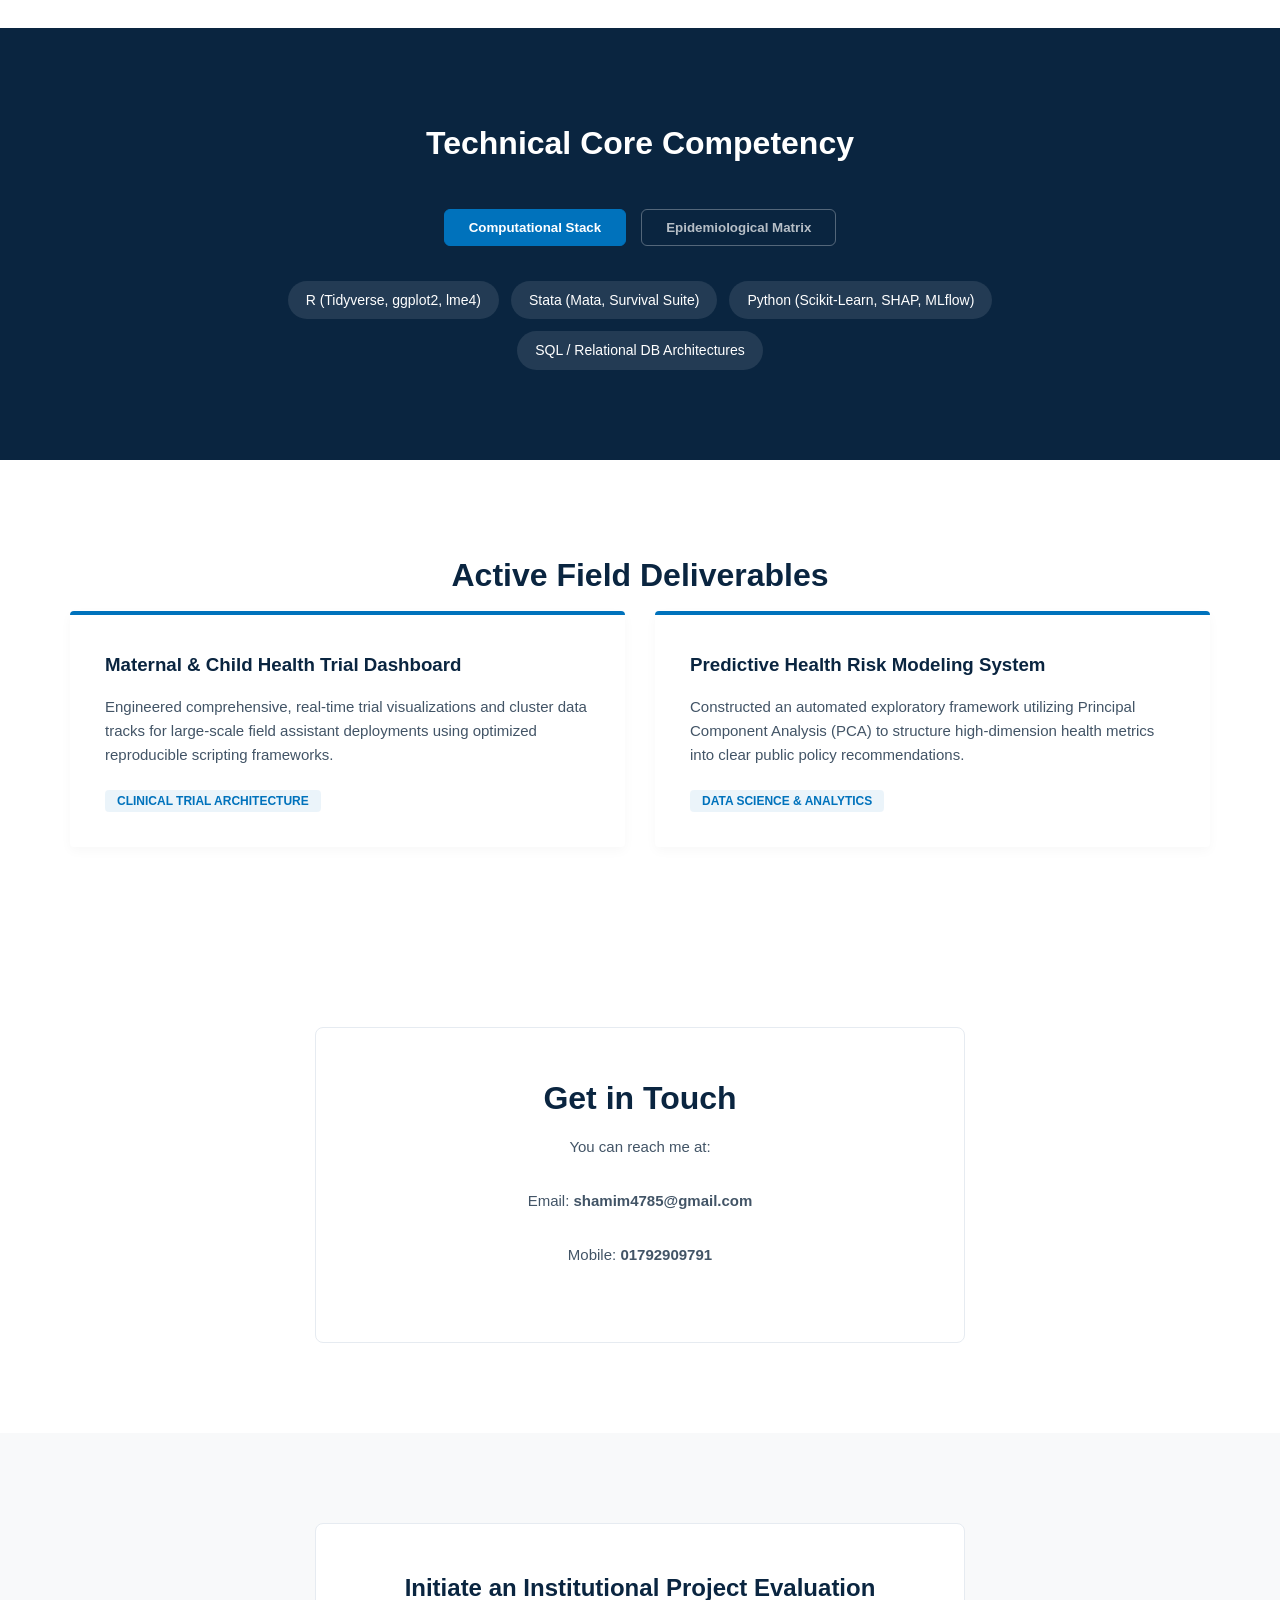
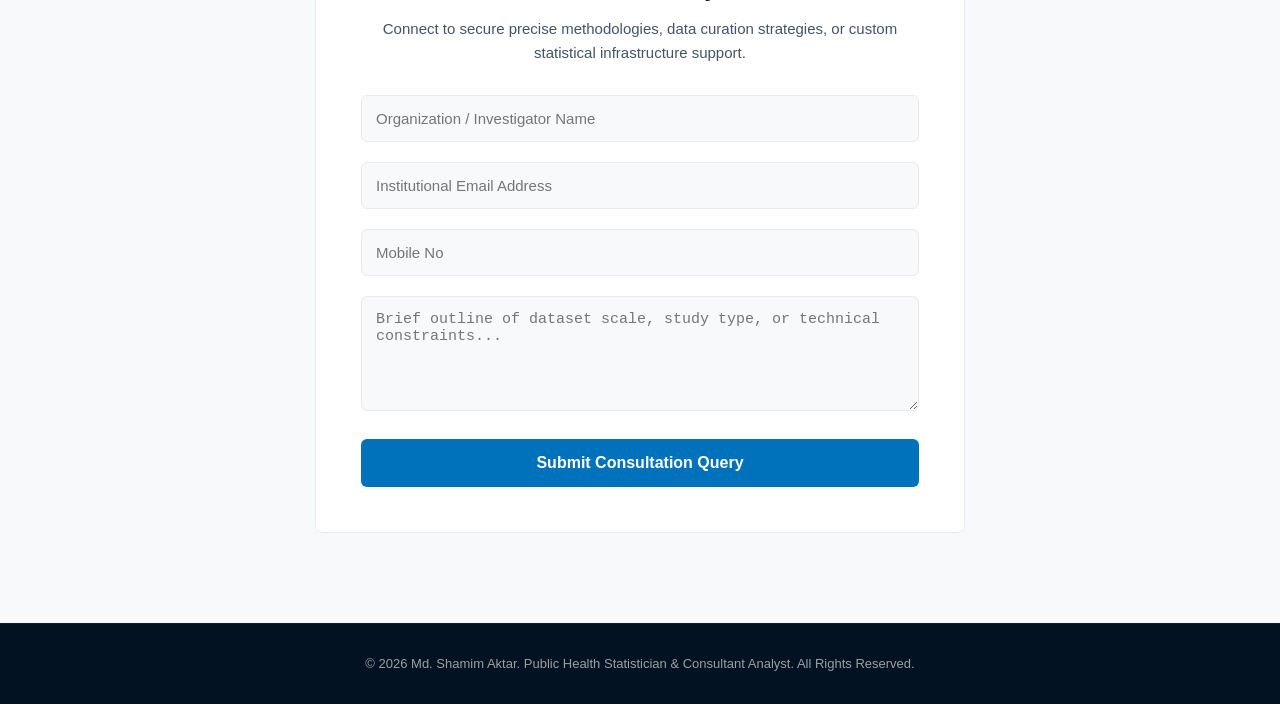
==== commit 02099448: "Update index.html" ====
--- a/index.html
+++ b/index.html
@@ -115,10 +115,12 @@
     </section>
 
     <section id="contact1" class="section">
-        <h2 class="section-title"> Get in Touch</h2>
-        <p>You can reach me at:</p>
-        <p>Email: <strong>shamim4785@gmail.com</strong></p>
-        <p>Mobile: <strong>01792909791</strong></p>
+        <div class="contact-card">
+            <h2 class="section-title"> Get in Touch</h2>
+            <p>You can reach me at:</p>
+            <p>Email: <strong>shamim4785@gmail.com</strong></p>
+            <p>Mobile: <strong>01792909791</strong></p>
+        </div>
     </section>
 
     <!-- Enterprise Contact Form -->
